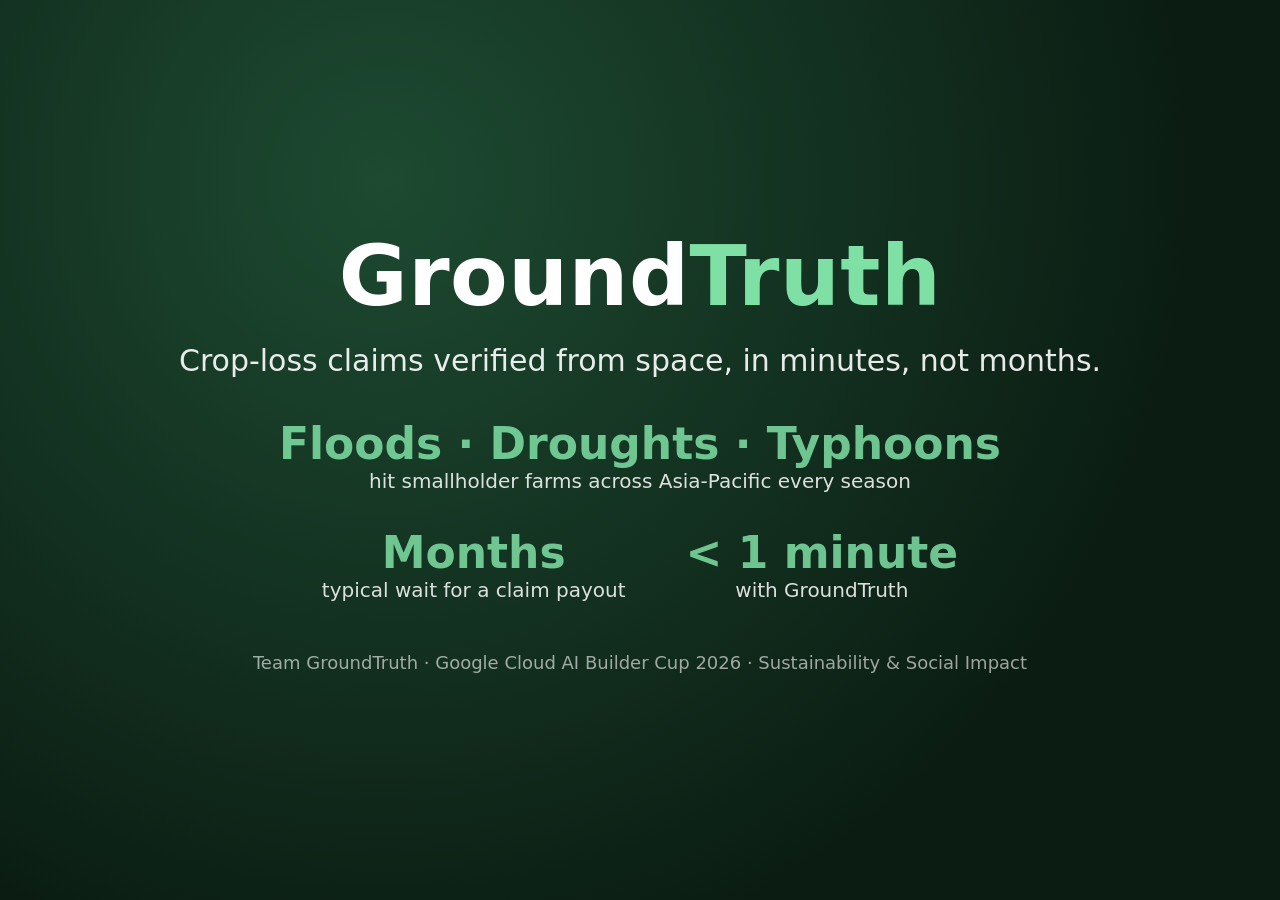
==== static/intro.html @ c91751bf "GroundTruth: satellite-verified crop-loss claims on Cloud Run with Gemini and Firestore" ====
<!doctype html>
<html lang="en"><head><meta charset="utf-8"><meta name="viewport" content="width=device-width, initial-scale=1">
<title>GroundTruth</title>
<style>
body{margin:0;height:100vh;display:flex;align-items:center;justify-content:center;background:radial-gradient(circle at 30% 20%,#1d4a31,#0b1d13 70%);color:#fff;font-family:system-ui,-apple-system,"Segoe UI",Roboto,sans-serif;text-align:center}
h1{font-size:84px;margin:0;letter-spacing:.5px}h1 span{color:#7fe0a5}
p{font-size:30px;opacity:.9;margin:18px 0 40px}
.stats{display:flex;gap:60px;justify-content:center}.stats div{font-size:20px;opacity:.85}.stats b{display:block;font-size:44px;color:#7fe0a5}
small{display:block;margin-top:50px;font-size:18px;opacity:.6}
</style></head>
<body><div>
<h1>Ground<span>Truth</span></h1>
<p>Crop-loss claims verified from space, in minutes, not months.</p>
<div class="stats">
  <div><b>Floods · Droughts · Typhoons</b>hit smallholder farms across Asia-Pacific every season</div>
</div>
<div class="stats" style="margin-top:34px">
  <div><b>Months</b>typical wait for a claim payout</div>
  <div><b>&lt; 1 minute</b>with GroundTruth</div>
</div>
<small>Team GroundTruth · Google Cloud AI Builder Cup 2026 · Sustainability &amp; Social Impact</small>
</div></body></html>
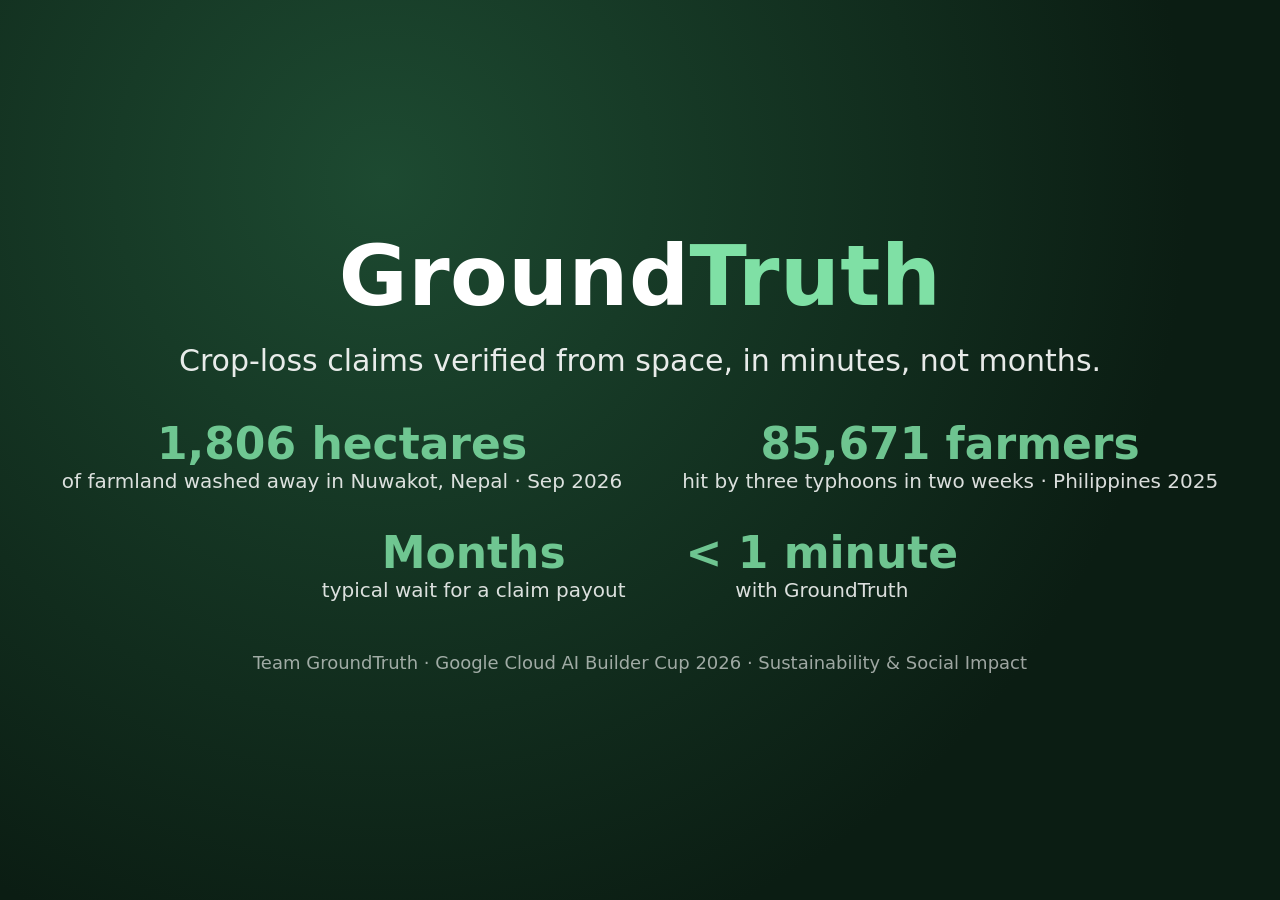
==== commit f33d7115: "Ground the story in this season: Nepal floods, Philippine typhoons, unpaid claims" ====
--- a/static/intro.html
+++ b/static/intro.html
@@ -12,7 +12,8 @@
 <h1>Ground<span>Truth</span></h1>
 <p>Crop-loss claims verified from space, in minutes, not months.</p>
 <div class="stats">
-  <div><b>Floods · Droughts · Typhoons</b>hit smallholder farms across Asia-Pacific every season</div>
+  <div><b>1,806 hectares</b>of farmland washed away in Nuwakot, Nepal · Sep 2026</div>
+  <div><b>85,671 farmers</b>hit by three typhoons in two weeks · Philippines 2025</div>
 </div>
 <div class="stats" style="margin-top:34px">
   <div><b>Months</b>typical wait for a claim payout</div>
